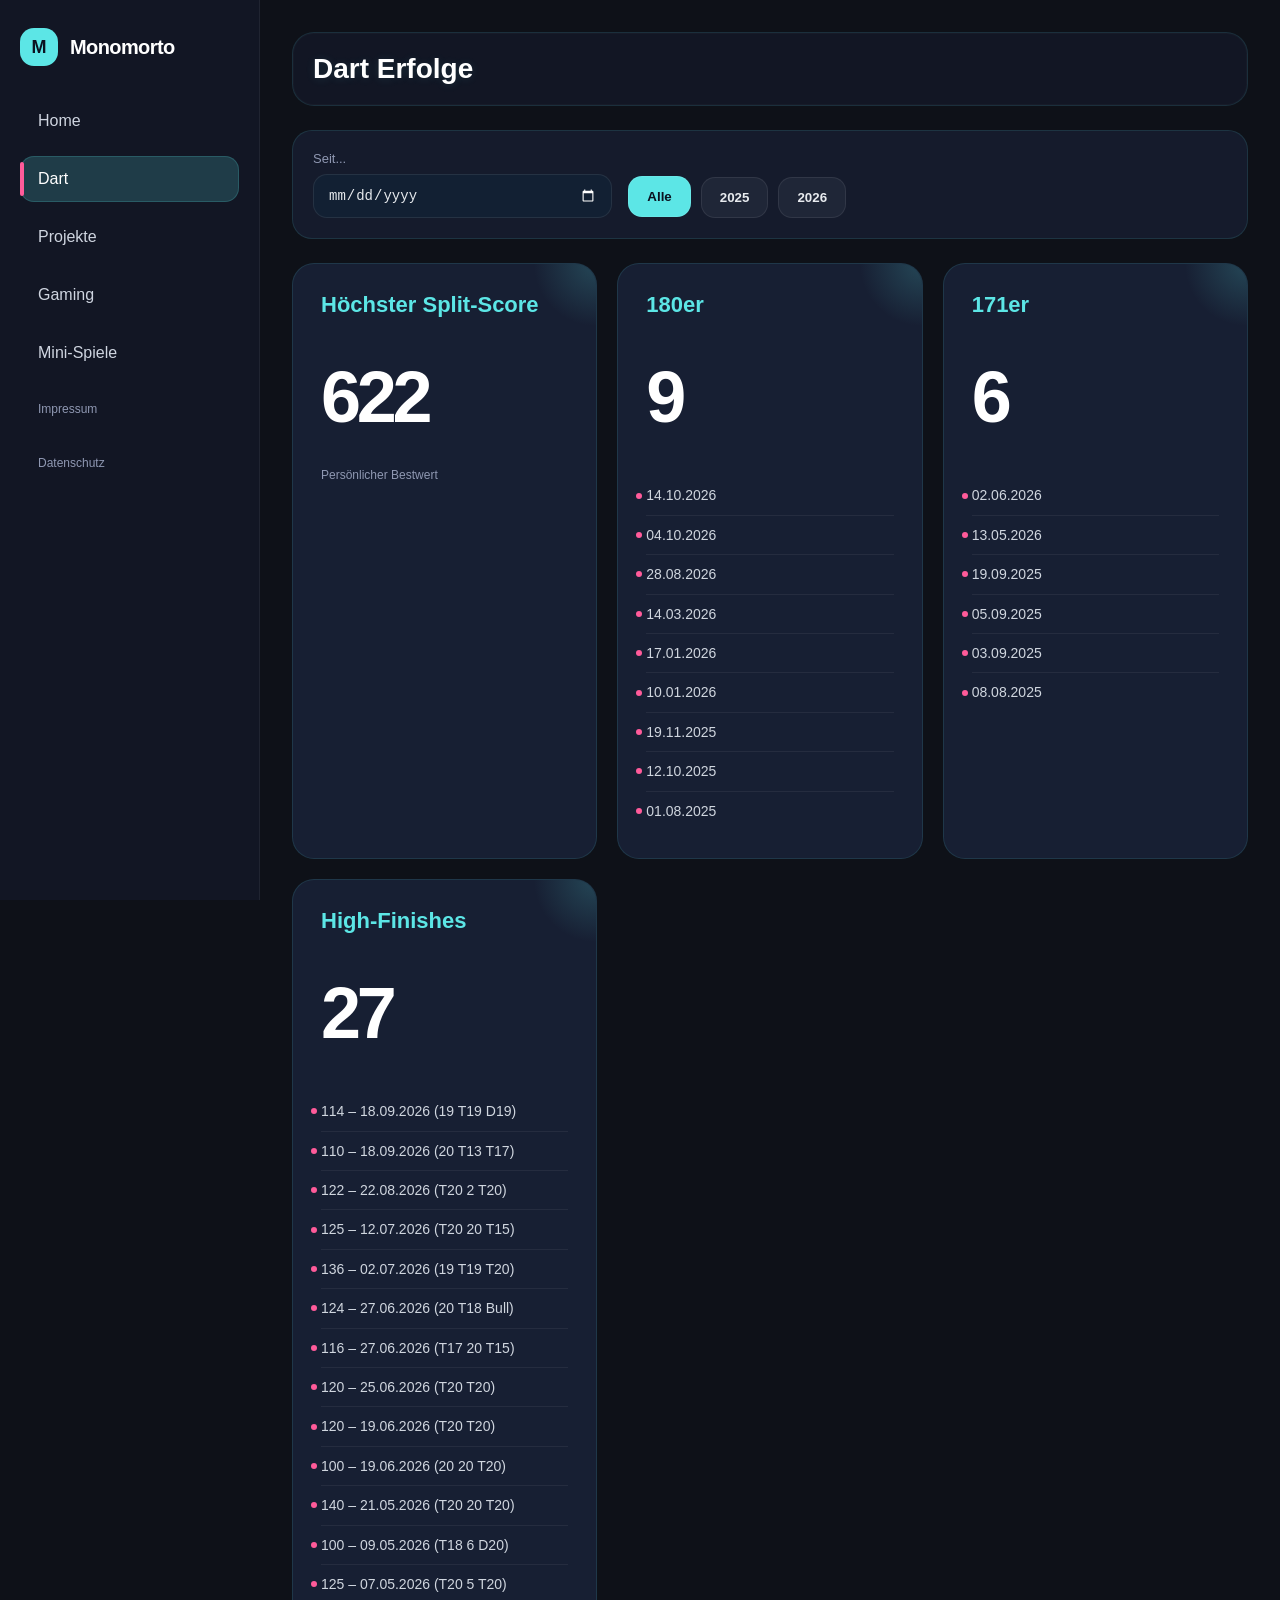
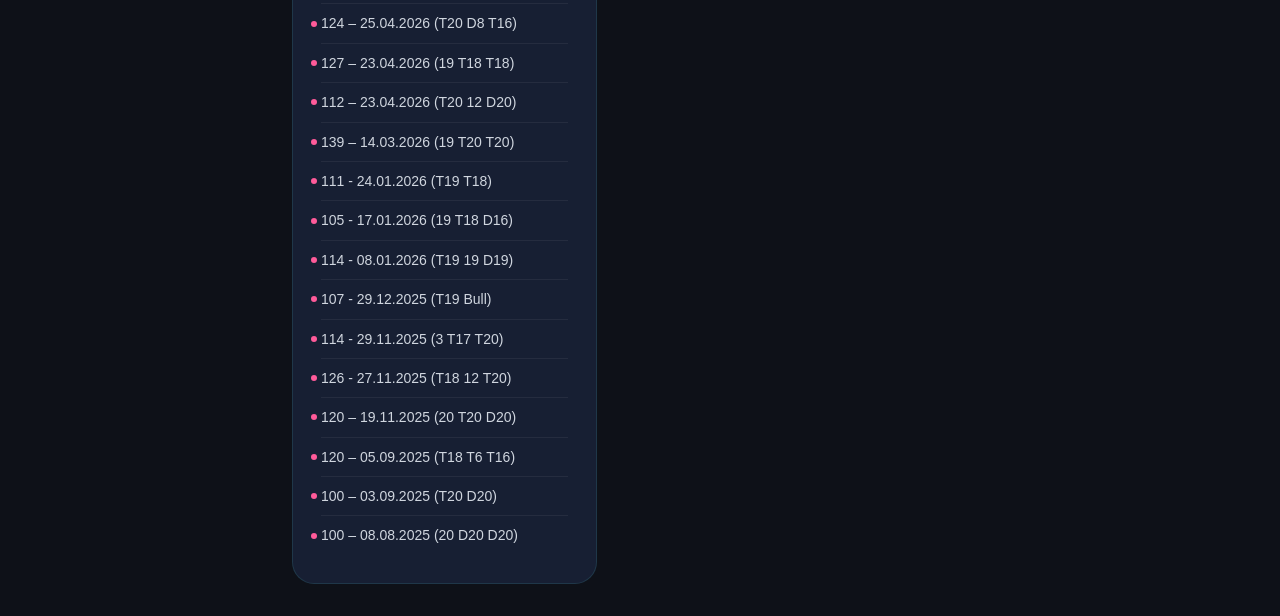
==== dart.html @ 13d93a78 "180 und split score" ====
<!DOCTYPE html>
<html lang="de">
<head>
  <meta charset="UTF-8">
  <meta name="viewport" content="width=device-width, initial-scale=1.0">
  <meta name="robots" content="noindex, nofollow">
  <link rel="icon" type="image/png" href="images/output-onlinepngtools.png">
  <title>Dart Erfolge</title>
  <link rel="stylesheet" href="styles.css">

  <style>
    /* ===== MOBILE FIX ===== */
    @media (max-width: 768px) {

      .app {
        display: flex;
        flex-direction: column;
      }

      /* ===== HEADER / SIDEBAR ===== */
      .sidebar {
        width: 100%;
        padding: 12px 16px;
        display: flex;
        flex-direction: column;
        align-items: flex-start;
      }

      .brand {
        display: flex;
        align-items: center;
        gap: 10px;
        margin-bottom: 10px;
      }

      .brand-title {
        font-size: 16px;
      }

      .sidebar-nav {
        display: flex;
        flex-wrap: wrap;
        gap: 8px;
        width: 100%;
      }

      .sidebar-nav li {
        margin: 0;
      }

      .sidebar-nav a {
        font-size: 13px;
        padding: 6px 10px;
      }

      /* Impressum / Datenschutz */
      .sidebar-nav li:last-child,
      .sidebar-nav li:nth-last-child(2) {
        width: 100%;
        margin-top: 4px;
      }

      /* ===== MAIN ===== */
      .main {
        padding: 12px;
      }

      .topbar h1 {
        font-size: 20px;
      }

      /* ===== FILTER ===== */
      .filter-panel {
        display: flex;
        flex-direction: column;
        gap: 12px;
      }

      .filter-group {
        width: 100%;
      }

      .filter-input {
        width: 100%;
      }

      .filter-actions {
        display: flex;
        gap: 8px;
        width: 100%;
      }

      .filter-button {
        flex: 1;
        text-align: center;
      }

      /* ===== GRID ===== */
      .grid {
        display: flex;
        flex-direction: column;
        gap: 12px;
      }

      /* ===== CARDS ===== */
      .card {
        width: 100%;
        padding: 16px;
      }

      .card h2 {
        font-size: 18px;
      }

      .count {
        font-size: 28px;
      }

      .entry-list li {
        font-size: 14px;
      }
    }
  </style>
</head>

<body>
  <div class="app">

    <aside class="sidebar">
      <div class="brand">
        <span class="brand-blob">M</span>
        <div>
          <p class="brand-title">Monomorto</p>
        </div>
      </div>

      <ul class="sidebar-nav">
        <li><a href="index.html">Home</a></li>
        <li><a href="dart.html" class="active">Dart</a></li>
        <li><a href="projekte.html">Projekte</a></li>
        <li><a href="gaming.html">Gaming</a></li>
        <li><a href="minispiele.html">Mini-Spiele</a></li>

        <li style="margin-top: 12px;">
          <a href="impressum.html" style="font-size: 12px; color: #8f98b2;">Impressum</a>
        </li>
        <li>
          <a href="datenschutz.html" style="font-size: 12px; color: #8f98b2;">Datenschutz</a>
        </li>
      </ul>
    </aside>

    <main class="main">
      <div class="topbar">
        <h1>Dart Erfolge</h1>
      </div>

      <div class="filter-panel">
        <div class="filter-group">
          <label for="filterSince">Seit...</label>
          <input id="filterSince" class="filter-input" type="date">
        </div>

        <div class="filter-actions">
          <button type="button" class="filter-button" data-filter="all">Alle</button>
          <button type="button" class="filter-button" data-filter="2025">2025</button>
          <button type="button" class="filter-button" data-filter="2026">2026</button>
        </div>
      </div>

      <div class="grid">

        <div class="card">
          <h2>Höchster Split-Score</h2>
          <p class="count">622</p>
          <small>Persönlicher Bestwert</small>
        </div>

        <div class="card">
          <h2>180er</h2>
          <p class="count">9</p>
          <ul class="entry-list">
            <li>14.10.2026</li>
            <li>04.10.2026</li>
            <li>28.08.2026</li>
            <li>14.03.2026</li>
            <li>17.01.2026</li>
            <li>10.01.2026</li>
            <li>19.11.2025</li>
            <li>12.10.2025</li>
            <li>01.08.2025</li>
          </ul>
        </div>

        <div class="card">
          <h2>171er</h2>
          <p class="count">5</p>
          <ul class="entry-list">
            <li>02.06.2026</li>
            <li>13.05.2026</li>
            <li>19.09.2025</li>
            <li>05.09.2025</li>
            <li>03.09.2025</li>
            <li>08.08.2025</li>
          </ul>
        </div>

        <div class="card">
          <h2>High-Finishes</h2>
          <p class="count">18</p>
          <ul class="entry-list">
            <li>114 – 18.09.2026 (19 T19 D19)</li>
            <li>110 – 18.09.2026 (20 T13 T17)</li>
            <li>122 – 22.08.2026 (T20 2 T20)</li>
            <li>125 – 12.07.2026 (T20 20 T15)</li>
            <li>136 – 02.07.2026 (19 T19 T20)</li>
            <li>124 – 27.06.2026 (20 T18 Bull)</li>
            <li>116 – 27.06.2026 (T17 20 T15)</li>
            <li>120 – 25.06.2026 (T20 T20)</li>
            <li>120 – 19.06.2026 (T20 T20)</li>
            <li>100 – 19.06.2026 (20 20 T20)</li>
            <li>140 – 21.05.2026 (T20 20 T20)</li>
            <li>100 – 09.05.2026 (T18 6 D20)</li>
            <li>125 – 07.05.2026 (T20 5 T20)</li>
            <li>124 – 25.04.2026 (T20 D8 T16)</li>
            <li>127 – 23.04.2026 (19 T18 T18)</li>
            <li>112 – 23.04.2026 (T20 12 D20)</li>
            <li>139 – 14.03.2026 (19 T20 T20)</li>
            <li>111 - 24.01.2026 (T19 T18)</li>
            <li>105 - 17.01.2026 (19 T18 D16)</li>
            <li>114 - 08.01.2026 (T19 19 D19)</li>
            <li>107 - 29.12.2025 (T19 Bull)</li>
            <li>114 - 29.11.2025 (3 T17 T20)</li>
            <li>126 - 27.11.2025 (T18 12 T20)</li>
            <li>120 – 19.11.2025 (20 T20 D20)</li>
            <li>120 – 05.09.2025 (T18 T6 T16)</li>
            <li>100 – 03.09.2025 (T20 D20)</li>
            <li>100 – 08.08.2025 (20 D20 D20)</li>
          </ul>
        </div>

      </div>
    </main>
  </div>

  <script>
    (function() {
      let activeYear = null;
      const sinceInput = document.getElementById('filterSince');
      const buttons = document.querySelectorAll('.filter-button');
      const cards = [...document.querySelectorAll('.card')].filter(card =>
        card.querySelector('.entry-list')
      );

      cards.forEach(card => {
        const total = card.querySelectorAll('.entry-list li').length;
        card.dataset.total = total;
      });

      function parseDate(text) {
        const match = text.match(/\b(\d{2})\.(\d{2})\.(\d{4})\b/);
        if (!match) return null;
        return new Date(Number(match[3]), Number(match[2]) - 1, Number(match[1]));
      }

      function setActiveButton(filterKey) {
        buttons.forEach(button => {
          button.classList.toggle('active', button.dataset.filter === filterKey);
        });
      }

      function applyFilter() {
        const sinceValue = sinceInput.value ? new Date(sinceInput.value) : null;

        cards.forEach(card => {
          const items = [...card.querySelectorAll('.entry-list li')];
          let visibleCount = 0;

          items.forEach(item => {
            const date = parseDate(item.textContent);
            let visible = true;

            if (date) {
              if (activeYear !== null) {
                visible = date.getFullYear() === activeYear;
              }
              if (visible && sinceValue) {
                visible = date >= sinceValue;
              }
            }

            item.style.display = visible ? 'block' : 'none';
            if (visible) visibleCount++;
          });

          const count = card.querySelector('.count');
          count.textContent = activeYear !== null || sinceValue ? visibleCount : card.dataset.total;
        });
      }

      buttons.forEach(button => {
        button.addEventListener('click', () => {
          const filter = button.dataset.filter;

          setActiveButton(filter);

          if (filter === 'all') {
            activeYear = null;
            sinceInput.value = '';
          } else {
            activeYear = Number(filter);
            sinceInput.value = '';
          }

          applyFilter();
        });
      });

      sinceInput.addEventListener('change', () => {
        setActiveButton('');
        applyFilter();
      });

      setActiveButton('all');
      applyFilter();
    })();
  </script>
</body>
</html>
---- styles.css ----
:root {
  color-scheme: dark;
  font-family: 'Inter', 'Segoe UI', Tahoma, Geneva, Verdana, sans-serif;
  background: #0e1118;
  color: #e7eaee;
}
* {
  box-sizing: border-box;
}
html, body {
  margin: 0;
  min-height: 100vh;
}
body {
  background: #0e1118;
  color: #e7eaee;
}
a {
  color: #ff5b9a;
  text-decoration: none;
}
a:hover {
  text-decoration: underline;
}
.app {
  display: flex;
  min-height: 100vh;
}
.sidebar {
  width: 260px;
  padding: 28px 20px;
  background: #121624;
  border-right: 1px solid rgba(255,255,255,0.06);
  position: fixed;
  height: 100vh;
  overflow-y: auto;
}
.brand {
  display: flex;
  align-items: center;
  gap: 12px;
  margin-bottom: 32px;
}
.brand-blob {
  width: 38px;
  height: 38px;
  border-radius: 14px;
  background: #5ce6e6;
  background-image: none;
  display: inline-flex;
  align-items: center;
  justify-content: center;
  color: #0b1220;
  font-weight: 700;
  font-size: 18px;
}
.brand-title {
  font-size: 20px;
  font-weight: 700;
  letter-spacing: -0.03em;
  margin: 0;
  color: #ffffff;
}
.sidebar-nav {
  list-style: none;
  padding: 0;
  margin: 0;
}
.sidebar-nav li {
  margin-bottom: 12px;
}
.sidebar-nav a {
  display: block;
  color: #cfd5e0;
  text-decoration: none;
  padding: 14px 18px;
  border-radius: 14px;
  transition: background 0.2s ease, color 0.2s ease, transform 0.2s ease;
  font-weight: 500;
  position: relative;
}
.sidebar-nav a:hover {
  background: rgba(92, 230, 230, 0.12);
  color: #ffffff;
  transform: translateX(2px);
}
.sidebar-nav a.active {
  background: rgba(92,230,230,0.18);
  color: #ffffff;
  box-shadow: inset 0 0 0 1px rgba(92,230,230,0.18);
}
.sidebar-nav a.active::before {
  content: '';
  position: absolute;
  left: 0;
  top: 6px;
  bottom: 6px;
  width: 4px;
  border-radius: 4px;
  background: #ff5b9a;
}
.main {
  flex: 1;
  padding: 32px;
  margin-left: 260px;
}
.section {
  max-width: 760px;
  margin: 0 auto;
  background: rgba(22, 29, 45, 0.96);
  border: 1px solid rgba(92,230,230,0.12);
  border-radius: 24px;
  padding: 32px;
}
h1 {
  margin: 0 0 24px;
  font-size: 32px;
  color: #ffffff;
}
h2, h3 {
  margin: 0 0 18px;
  color: #5ce6e6;
}
h2 {
  font-size: 24px;
}
h3 {
  font-size: 20px;
}
p {
  margin: 0 0 20px;
  color: #d0d6df;
  line-height: 1.7;
}
.button {
  display: inline-flex;
  align-items: center;
  justify-content: center;
  padding: 14px 20px;
  background: #5ce6e6;
  background-image: none;
  color: #0b1220;
  text-decoration: none;
  border-radius: 14px;
  font-weight: 700;
  transition: transform 0.2s ease, opacity 0.2s ease;
}
.button:hover {
  transform: translateY(-2px);
  opacity: 0.95;
}
.youtube-preview {
  position: relative;
  width: 100%;
  padding-top: 56.25%;
  margin: 20px 0 16px;
  border-radius: 18px;
  overflow: hidden;
  border: 1px solid rgba(255,255,255,0.08);
  background: #0a0f1a;
}
.youtube-preview iframe {
  position: absolute;
  top: 0;
  left: 0;
  width: 100%;
  height: 100%;
  border: 0;
}
.section > div + div {
  margin-top: 60px;
}
.youtube-preview {
  display: none;
}
.topbar {
  display: flex;
  justify-content: space-between;
  align-items: center;
  gap: 12px;
  margin-bottom: 24px;
  padding: 20px;
  background: #121624;
  border: 1px solid rgba(92,230,230,0.12);
  border-radius: 22px;
  box-shadow: inset 0 0 0 1px rgba(255,255,255,0.02);
}
.topbar h1 {
  margin: 0;
  font-size: 28px;
  font-weight: 700;
  color: #ffffff;
  text-shadow: 0 1px 10px rgba(92,230,230,0.12);
}
.topbar a {
  display: inline-flex;
  align-items: center;
  justify-content: center;
  padding: 12px 18px;
  background: #1f2637;
  color: #e7eaee;
  text-decoration: none;
  border-radius: 14px;
  border: 1px solid rgba(255,255,255,0.08);
  transition: background 0.2s ease;
  font-weight: 600;
}
.topbar a:hover {
  background: #2f3851;
}
.grid {
  display: grid;
  grid-template-columns: repeat(auto-fit, minmax(240px, 1fr));
  gap: 20px;
}
.card {
  background: #171f33;
  border: 1px solid rgba(92,230,230,0.12);
  border-radius: 22px;
  padding: 28px;
  position: relative;
  overflow: hidden;
}
.card::after {
  content: '';
  position: absolute;
  top: 0;
  right: 0;
  width: 80px;
  height: 80px;
  background: radial-gradient(circle at top right, rgba(92,230,230,0.20), transparent 55%);
  pointer-events: none;
}
.card h2 {
  margin: 0 0 18px;
  font-size: 22px;
  color: #5ce6e6;
  font-weight: 700;
  position: relative;
  z-index: 1;
}
.card .count {
  font-size: 72px;
  font-weight: 800;
  margin: 0;
  color: #ffffff;
  letter-spacing: -0.06em;
}
.card small {
  color: #8f98b2;
  display: block;
  margin-top: 10px;
  font-size: 12px;
}
.entry-list {
  list-style: none;
  padding: 0;
  margin: 18px 0 0;
}
.entry-list li {
  color: #d0d6df;
  padding: 8px 0;
  border-bottom: 1px solid rgba(255,255,255,0.06);
  font-size: 14px;
  line-height: 1.6;
  position: relative;
}
.entry-list li:last-child {
  border-bottom: none;
}
.entry-list li::before {
  content: '';
  position: absolute;
  left: -10px;
  top: 50%;
  transform: translateY(-50%);
  width: 6px;
  height: 6px;
  border-radius: 50%;
  background: #ff5b9a;
}
.filter-panel {
  display: flex;
  flex-wrap: wrap;
  gap: 16px;
  align-items: flex-end;
  margin-bottom: 24px;
  padding: 20px;
  background: rgba(22, 29, 45, 0.96);
  border: 1px solid rgba(92,230,230,0.12);
  border-radius: 20px;
}
.filter-group {
  display: flex;
  flex-direction: column;
  min-width: 180px;
  flex: 1;
}
.filter-group label {
  font-size: 13px;
  color: #8f98b2;
  margin-bottom: 8px;
}
.filter-input {
  width: 100%;
  padding: 12px 14px;
  border-radius: 14px;
  border: 1px solid rgba(255,255,255,0.08);
  background: #122033;
  color: #e7eaee;
  font-size: 14px;
}
.filter-actions {
  display: flex;
  flex-wrap: wrap;
  gap: 10px;
  flex: 2;
}
.filter-button {
  padding: 12px 18px;
  border-radius: 14px;
  border: 1px solid rgba(255,255,255,0.08);
  background: #1f2637;
  color: #e7eaee;
  font-weight: 600;
  cursor: pointer;
  transition: transform 0.2s ease, background 0.2s ease;
}
.filter-button:hover,
.filter-button.active {
  background: #5ce6e6;
  color: #0b1220;
  transform: translateY(-1px);
}
.tab-content {
  margin-top: 28px;
}
.section-title {
  margin: 0 0 18px;
  color: #ff5b9a;
  font-size: 24px;
  letter-spacing: -0.02em;
}
.steam-account,
.top-games {
  padding: 22px;
  border-radius: 18px;
  background: rgba(255,255,255,0.03);
  border: 1px solid rgba(92,230,230,0.08);
  margin-bottom: 20px;
}
.steam-account p,
.top-games p {
  margin: 0.35rem 0;
  color: #d0d6df;
}
.steam-account strong {
  color: #5ce6e6;
}
.top-games ul {
  list-style: none;
  margin: 16px 0 0;
  padding: 0;
  display: grid;
  gap: 12px;
}
.top-games li {
  display: grid;
  grid-template-columns: minmax(0, 1fr) auto;
  align-items: center;
  gap: 14px;
  padding: 14px 16px;
  border-radius: 14px;
  background: rgba(255,255,255,0.04);
  border: 1px solid rgba(255,255,255,0.08);
}
.game-info {
  display: flex;
  align-items: center;
  gap: 12px;
  color: #e7eaee;
  font-weight: 500;
}
.game-info img {
  width: 24px;
  height: 24px;
  border-radius: 6px;
  object-fit: cover;
}
.game-info a {
  color: #ff5b9a;
  text-decoration: none;
}
.game-info a:hover {
  text-decoration: underline;
}
.playtime {
  color: #d0d6df;
  font-size: 0.95rem;
  white-space: nowrap;
}
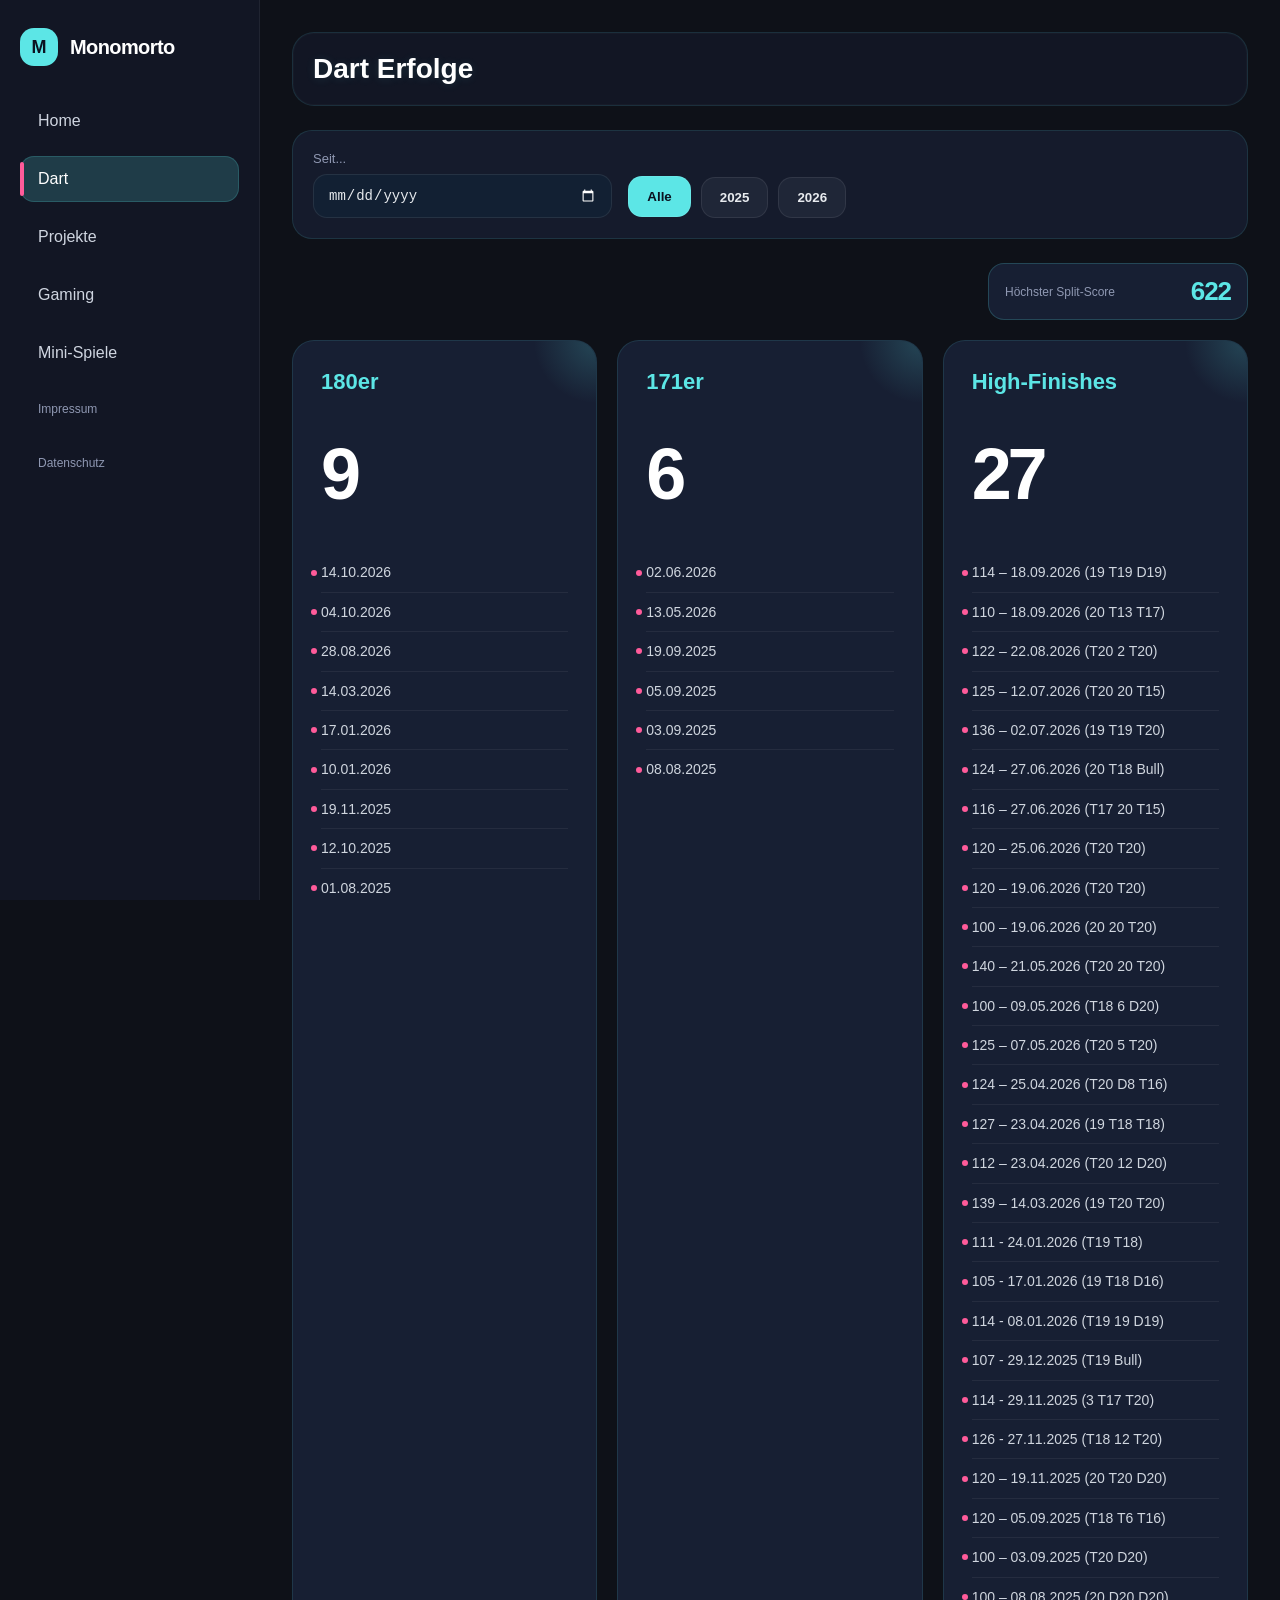
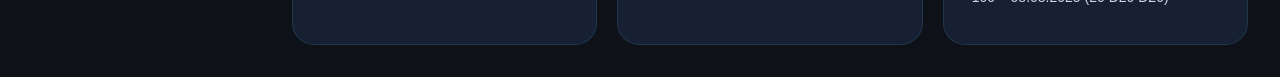
==== commit a76b14c1: "split ändern" ====
--- a/dart.html
+++ b/dart.html
@@ -9,6 +9,31 @@
   <link rel="stylesheet" href="styles.css">
 
   <style>
+    .split-record {
+      display: flex;
+      align-items: center;
+      justify-content: space-between;
+      gap: 16px;
+      width: min(100%, 260px);
+      margin: 0 0 20px auto;
+      padding: 12px 16px;
+      background: #171f33;
+      border: 1px solid rgba(92,230,230,0.2);
+      border-radius: 16px;
+    }
+
+    .split-record-label {
+      color: #8f98b2;
+      font-size: 12px;
+    }
+
+    .split-record-score {
+      color: #5ce6e6;
+      font-size: 26px;
+      font-weight: 800;
+      letter-spacing: -0.04em;
+    }
+
     /* ===== MOBILE FIX ===== */
     @media (max-width: 768px) {
 
@@ -93,6 +118,10 @@
       .filter-button {
         flex: 1;
         text-align: center;
+      }
+
+      .split-record {
+        margin-bottom: 12px;
       }
 
       /* ===== GRID ===== */
@@ -168,13 +197,12 @@
         </div>
       </div>
 
+      <div class="split-record" aria-label="Höchster Split-Score: 622">
+        <span class="split-record-label">Höchster Split-Score</span>
+        <strong class="split-record-score">622</strong>
+      </div>
+
       <div class="grid">
-
-        <div class="card">
-          <h2>Höchster Split-Score</h2>
-          <p class="count">622</p>
-          <small>Persönlicher Bestwert</small>
-        </div>
 
         <div class="card">
           <h2>180er</h2>
@@ -248,9 +276,7 @@
       let activeYear = null;
       const sinceInput = document.getElementById('filterSince');
       const buttons = document.querySelectorAll('.filter-button');
-      const cards = [...document.querySelectorAll('.card')].filter(card =>
-        card.querySelector('.entry-list')
-      );
+      const cards = [...document.querySelectorAll('.card')];
 
       cards.forEach(card => {
         const total = card.querySelectorAll('.entry-list li').length;
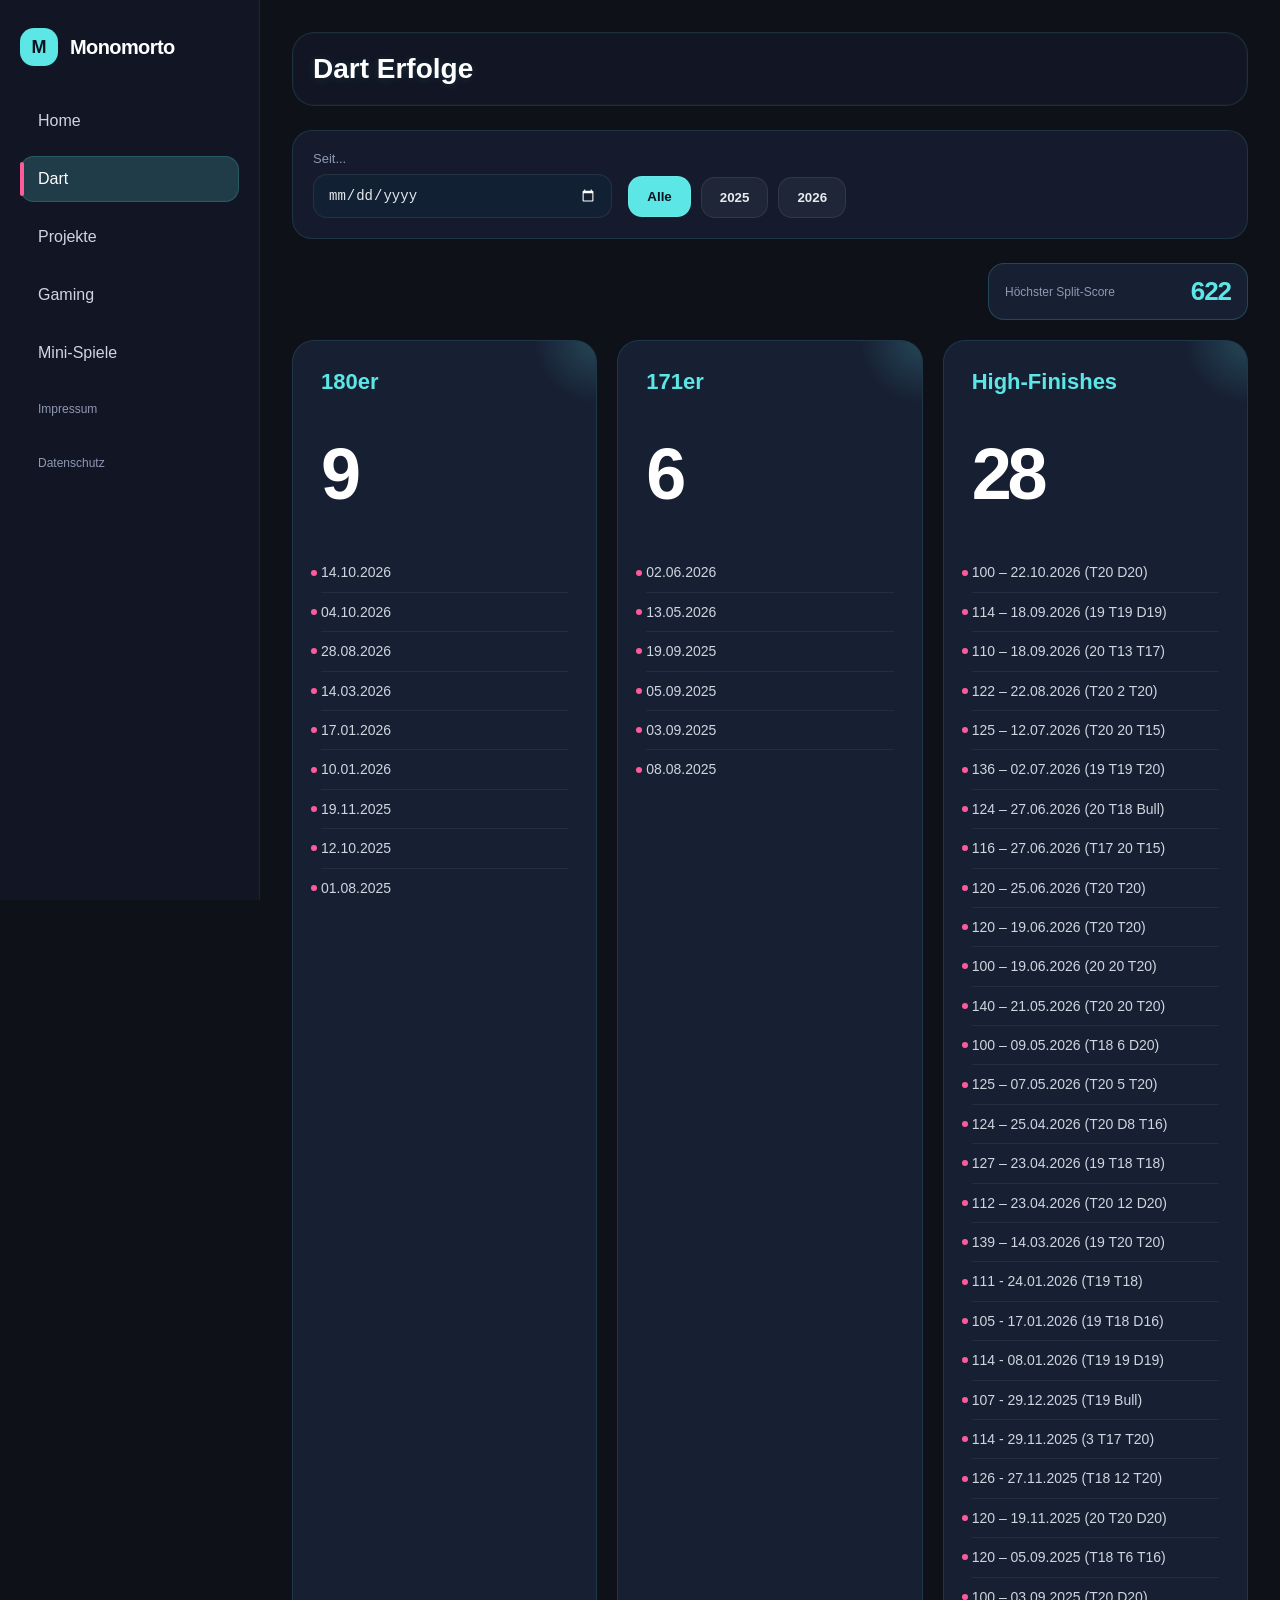
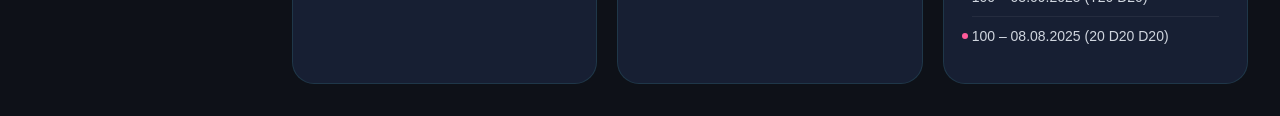
==== commit 5e98199c: "neuer hf" ====
--- a/dart.html
+++ b/dart.html
@@ -237,6 +237,7 @@
           <h2>High-Finishes</h2>
           <p class="count">18</p>
           <ul class="entry-list">
+            <li>100 – 22.10.2026 (T20 D20)</li>
             <li>114 – 18.09.2026 (19 T19 D19)</li>
             <li>110 – 18.09.2026 (20 T13 T17)</li>
             <li>122 – 22.08.2026 (T20 2 T20)</li>
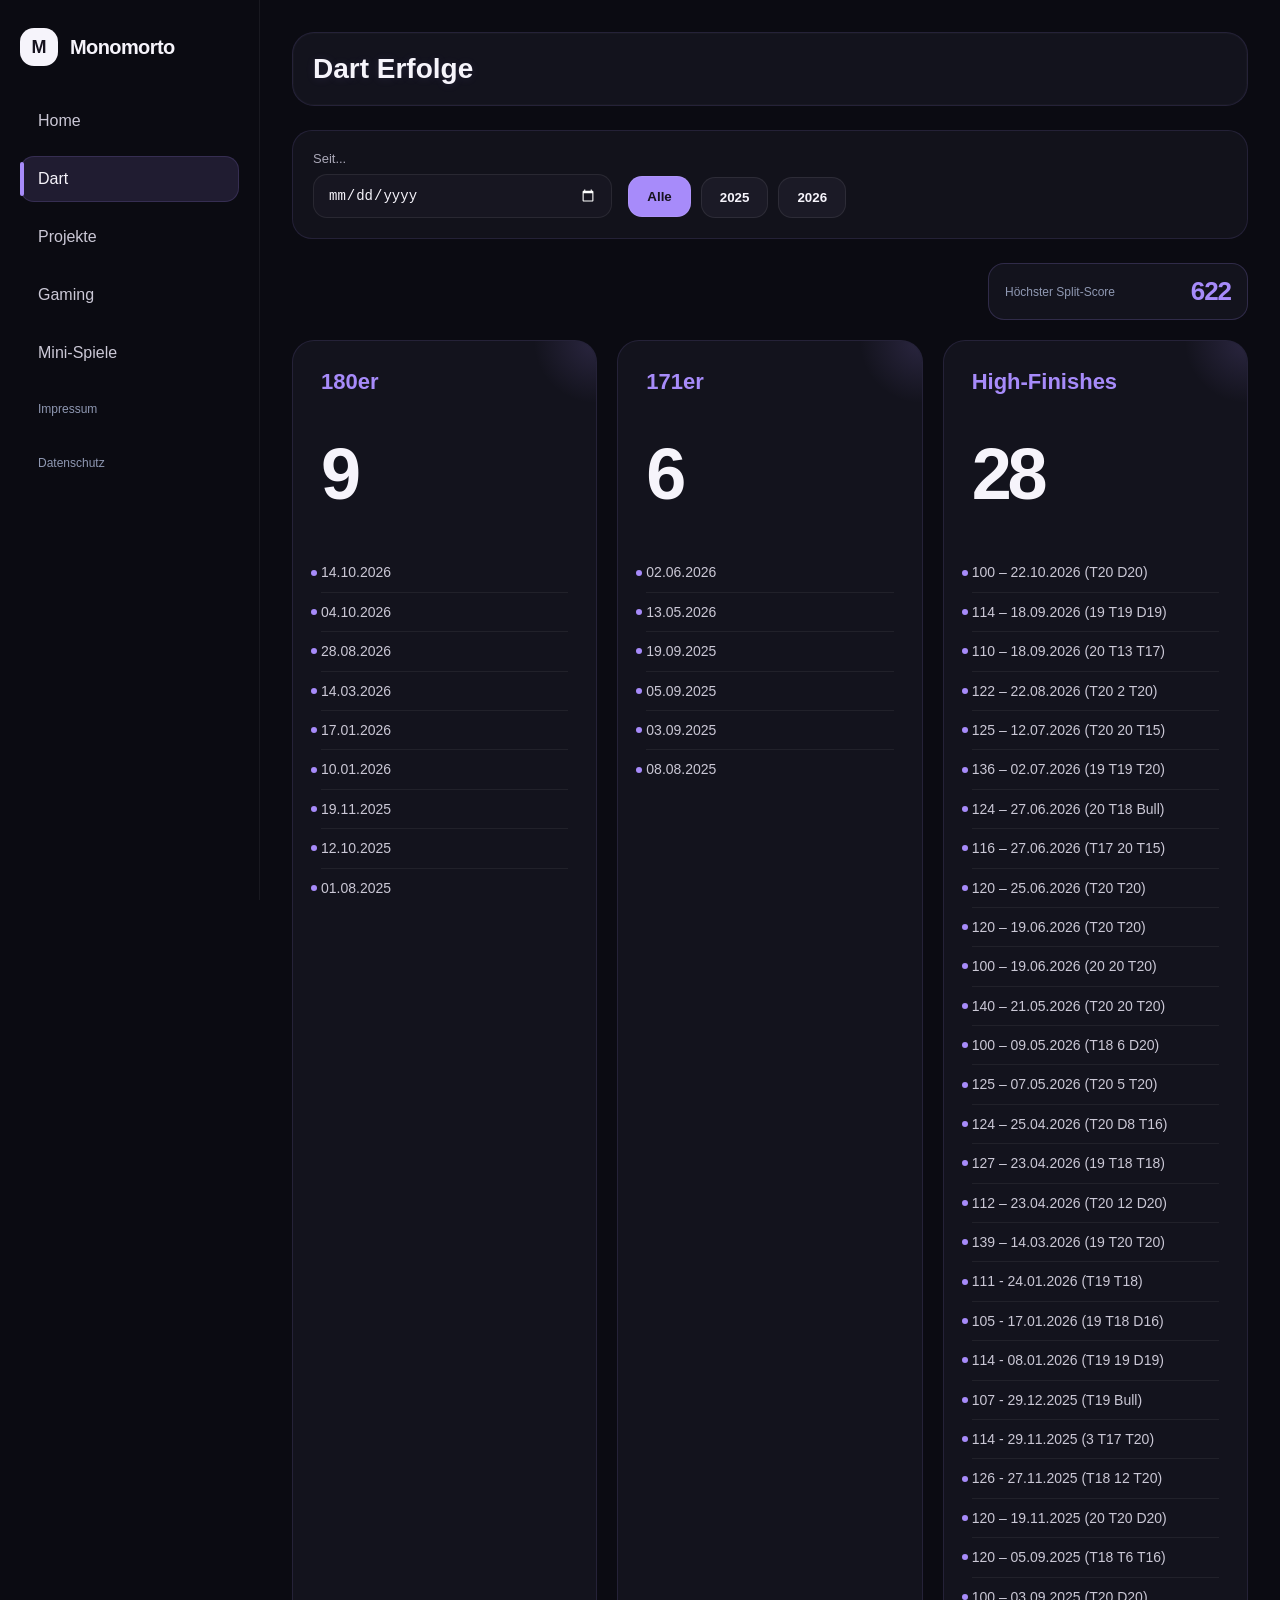
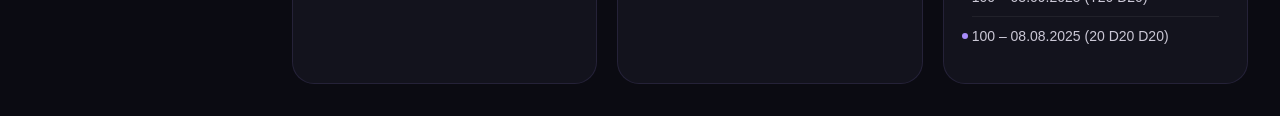
==== commit b911ccb0: "neues Design" ====
--- a/dart.html
+++ b/dart.html
@@ -17,8 +17,8 @@
       width: min(100%, 260px);
       margin: 0 0 20px auto;
       padding: 12px 16px;
-      background: #171f33;
-      border: 1px solid rgba(92,230,230,0.2);
+      background: #13131d;
+      border: 1px solid rgba(167,139,250,0.2);
       border-radius: 16px;
     }
 
@@ -28,7 +28,7 @@
     }
 
     .split-record-score {
-      color: #5ce6e6;
+      color: #a78bfa;
       font-size: 26px;
       font-weight: 800;
       letter-spacing: -0.04em;
@@ -206,7 +206,7 @@
 
         <div class="card">
           <h2>180er</h2>
-          <p class="count">9</p>
+          <p class="count"></p>
           <ul class="entry-list">
             <li>14.10.2026</li>
             <li>04.10.2026</li>
@@ -222,7 +222,7 @@
 
         <div class="card">
           <h2>171er</h2>
-          <p class="count">5</p>
+          <p class="count"></p>
           <ul class="entry-list">
             <li>02.06.2026</li>
             <li>13.05.2026</li>
@@ -235,7 +235,7 @@
 
         <div class="card">
           <h2>High-Finishes</h2>
-          <p class="count">18</p>
+          <p class="count"></p>
           <ul class="entry-list">
             <li>100 – 22.10.2026 (T20 D20)</li>
             <li>114 – 18.09.2026 (19 T19 D19)</li>
--- a/styles.css
+++ b/styles.css
@@ -1,8 +1,8 @@
 :root {
   color-scheme: dark;
   font-family: 'Inter', 'Segoe UI', Tahoma, Geneva, Verdana, sans-serif;
-  background: #0e1118;
-  color: #e7eaee;
+  background: #0b0b12;
+  color: #f6f4fb;
 }
 * {
   box-sizing: border-box;
@@ -12,11 +12,11 @@
   min-height: 100vh;
 }
 body {
-  background: #0e1118;
-  color: #e7eaee;
+  background: #0b0b12;
+  color: #f6f4fb;
 }
 a {
-  color: #ff5b9a;
+  color: #a78bfa;
   text-decoration: none;
 }
 a:hover {
@@ -29,7 +29,7 @@
 .sidebar {
   width: 260px;
   padding: 28px 20px;
-  background: #121624;
+  background: #0b0b12;
   border-right: 1px solid rgba(255,255,255,0.06);
   position: fixed;
   height: 100vh;
@@ -45,12 +45,12 @@
   width: 38px;
   height: 38px;
   border-radius: 14px;
-  background: #5ce6e6;
+  background: #f6f4fb;
   background-image: none;
   display: inline-flex;
   align-items: center;
   justify-content: center;
-  color: #0b1220;
+  color: #17131f;
   font-weight: 700;
   font-size: 18px;
 }
@@ -59,7 +59,7 @@
   font-weight: 700;
   letter-spacing: -0.03em;
   margin: 0;
-  color: #ffffff;
+  color: #f6f4fb;
 }
 .sidebar-nav {
   list-style: none;
@@ -71,7 +71,7 @@
 }
 .sidebar-nav a {
   display: block;
-  color: #cfd5e0;
+  color: #cbc8d6;
   text-decoration: none;
   padding: 14px 18px;
   border-radius: 14px;
@@ -79,15 +79,24 @@
   font-weight: 500;
   position: relative;
 }
+.sidebar-nav a.meta-link {
+  font-size: 12px;
+  color: #aaa8b8;
+  padding: 10px 14px;
+}
+.sidebar-nav a.meta-link:hover {
+  background: rgba(167, 139, 250, 0.08);
+  color: #f6f4fb;
+}
 .sidebar-nav a:hover {
-  background: rgba(92, 230, 230, 0.12);
-  color: #ffffff;
+  background: rgba(167, 139, 250, 0.12);
+  color: #f6f4fb;
   transform: translateX(2px);
 }
 .sidebar-nav a.active {
-  background: rgba(92,230,230,0.18);
-  color: #ffffff;
-  box-shadow: inset 0 0 0 1px rgba(92,230,230,0.18);
+  background: rgba(167,139,250,0.13);
+  color: #f6f4fb;
+  box-shadow: inset 0 0 0 1px rgba(167,139,250,0.16);
 }
 .sidebar-nav a.active::before {
   content: '';
@@ -97,7 +106,7 @@
   bottom: 6px;
   width: 4px;
   border-radius: 4px;
-  background: #ff5b9a;
+  background: #a78bfa;
 }
 .main {
   flex: 1;
@@ -107,19 +116,19 @@
 .section {
   max-width: 760px;
   margin: 0 auto;
-  background: rgba(22, 29, 45, 0.96);
-  border: 1px solid rgba(92,230,230,0.12);
+  background: rgba(19, 19, 29, 0.96);
+  border: 1px solid rgba(167,139,250,0.12);
   border-radius: 24px;
   padding: 32px;
 }
 h1 {
   margin: 0 0 24px;
   font-size: 32px;
-  color: #ffffff;
+  color: #f6f4fb;
 }
 h2, h3 {
   margin: 0 0 18px;
-  color: #5ce6e6;
+  color: #a78bfa;
 }
 h2 {
   font-size: 24px;
@@ -129,7 +138,7 @@
 }
 p {
   margin: 0 0 20px;
-  color: #d0d6df;
+  color: #cbc8d6;
   line-height: 1.7;
 }
 .button {
@@ -137,9 +146,9 @@
   align-items: center;
   justify-content: center;
   padding: 14px 20px;
-  background: #5ce6e6;
+  background: #a78bfa;
   background-image: none;
-  color: #0b1220;
+  color: #17131f;
   text-decoration: none;
   border-radius: 14px;
   font-weight: 700;
@@ -157,7 +166,7 @@
   border-radius: 18px;
   overflow: hidden;
   border: 1px solid rgba(255,255,255,0.08);
-  background: #0a0f1a;
+  background: #0b0b12;
 }
 .youtube-preview iframe {
   position: absolute;
@@ -180,8 +189,8 @@
   gap: 12px;
   margin-bottom: 24px;
   padding: 20px;
-  background: #121624;
-  border: 1px solid rgba(92,230,230,0.12);
+  background: #13131d;
+  border: 1px solid rgba(167,139,250,0.12);
   border-radius: 22px;
   box-shadow: inset 0 0 0 1px rgba(255,255,255,0.02);
 }
@@ -189,16 +198,16 @@
   margin: 0;
   font-size: 28px;
   font-weight: 700;
-  color: #ffffff;
-  text-shadow: 0 1px 10px rgba(92,230,230,0.12);
+  color: #f6f4fb;
+  text-shadow: 0 1px 10px rgba(167,139,250,0.12);
 }
 .topbar a {
   display: inline-flex;
   align-items: center;
   justify-content: center;
   padding: 12px 18px;
-  background: #1f2637;
-  color: #e7eaee;
+  background: #1b1a26;
+  color: #f6f4fb;
   text-decoration: none;
   border-radius: 14px;
   border: 1px solid rgba(255,255,255,0.08);
@@ -206,7 +215,7 @@
   font-weight: 600;
 }
 .topbar a:hover {
-  background: #2f3851;
+  background: #292638;
 }
 .grid {
   display: grid;
@@ -214,8 +223,8 @@
   gap: 20px;
 }
 .card {
-  background: #171f33;
-  border: 1px solid rgba(92,230,230,0.12);
+  background: #13131d;
+  border: 1px solid rgba(167,139,250,0.12);
   border-radius: 22px;
   padding: 28px;
   position: relative;
@@ -228,13 +237,13 @@
   right: 0;
   width: 80px;
   height: 80px;
-  background: radial-gradient(circle at top right, rgba(92,230,230,0.20), transparent 55%);
+  background: radial-gradient(circle at top right, rgba(167,139,250,0.16), transparent 55%);
   pointer-events: none;
 }
 .card h2 {
   margin: 0 0 18px;
   font-size: 22px;
-  color: #5ce6e6;
+  color: #a78bfa;
   font-weight: 700;
   position: relative;
   z-index: 1;
@@ -243,11 +252,11 @@
   font-size: 72px;
   font-weight: 800;
   margin: 0;
-  color: #ffffff;
+  color: #f6f4fb;
   letter-spacing: -0.06em;
 }
 .card small {
-  color: #8f98b2;
+  color: #aaa8b8;
   display: block;
   margin-top: 10px;
   font-size: 12px;
@@ -258,7 +267,7 @@
   margin: 18px 0 0;
 }
 .entry-list li {
-  color: #d0d6df;
+  color: #cbc8d6;
   padding: 8px 0;
   border-bottom: 1px solid rgba(255,255,255,0.06);
   font-size: 14px;
@@ -277,7 +286,7 @@
   width: 6px;
   height: 6px;
   border-radius: 50%;
-  background: #ff5b9a;
+  background: #a78bfa;
 }
 .filter-panel {
   display: flex;
@@ -286,8 +295,8 @@
   align-items: flex-end;
   margin-bottom: 24px;
   padding: 20px;
-  background: rgba(22, 29, 45, 0.96);
-  border: 1px solid rgba(92,230,230,0.12);
+  background: rgba(19, 19, 29, 0.96);
+  border: 1px solid rgba(167,139,250,0.12);
   border-radius: 20px;
 }
 .filter-group {
@@ -298,7 +307,7 @@
 }
 .filter-group label {
   font-size: 13px;
-  color: #8f98b2;
+  color: #aaa8b8;
   margin-bottom: 8px;
 }
 .filter-input {
@@ -306,8 +315,8 @@
   padding: 12px 14px;
   border-radius: 14px;
   border: 1px solid rgba(255,255,255,0.08);
-  background: #122033;
-  color: #e7eaee;
+  background: #171621;
+  color: #f6f4fb;
   font-size: 14px;
 }
 .filter-actions {
@@ -320,16 +329,16 @@
   padding: 12px 18px;
   border-radius: 14px;
   border: 1px solid rgba(255,255,255,0.08);
-  background: #1f2637;
-  color: #e7eaee;
+  background: #1b1a26;
+  color: #f6f4fb;
   font-weight: 600;
   cursor: pointer;
   transition: transform 0.2s ease, background 0.2s ease;
 }
 .filter-button:hover,
 .filter-button.active {
-  background: #5ce6e6;
-  color: #0b1220;
+  background: #a78bfa;
+  color: #17131f;
   transform: translateY(-1px);
 }
 .tab-content {
@@ -337,7 +346,7 @@
 }
 .section-title {
   margin: 0 0 18px;
-  color: #ff5b9a;
+  color: #a78bfa;
   font-size: 24px;
   letter-spacing: -0.02em;
 }
@@ -346,16 +355,16 @@
   padding: 22px;
   border-radius: 18px;
   background: rgba(255,255,255,0.03);
-  border: 1px solid rgba(92,230,230,0.08);
+  border: 1px solid rgba(167,139,250,0.08);
   margin-bottom: 20px;
 }
 .steam-account p,
 .top-games p {
   margin: 0.35rem 0;
-  color: #d0d6df;
+  color: #cbc8d6;
 }
 .steam-account strong {
-  color: #5ce6e6;
+  color: #a78bfa;
 }
 .top-games ul {
   list-style: none;
@@ -378,7 +387,7 @@
   display: flex;
   align-items: center;
   gap: 12px;
-  color: #e7eaee;
+  color: #f6f4fb;
   font-weight: 500;
 }
 .game-info img {
@@ -388,14 +397,187 @@
   object-fit: cover;
 }
 .game-info a {
-  color: #ff5b9a;
+  color: #a78bfa;
   text-decoration: none;
 }
 .game-info a:hover {
   text-decoration: underline;
 }
 .playtime {
-  color: #d0d6df;
+  color: #cbc8d6;
   font-size: 0.95rem;
   white-space: nowrap;
 }
+
+/* Mobile Optimierung */
+@media (max-width: 1024px) {
+  .app {
+    display: block;
+  }
+  
+  .sidebar {
+    width: 100%;
+    max-width: 100%;
+    min-width: 0;
+    height: auto !important;
+    position: relative !important;
+    left: auto !important;
+    right: auto !important;
+    padding: 8px 12px;
+    border-right: none;
+    border-bottom: 1px solid rgba(255,255,255,0.1);
+    overflow: visible;
+    box-sizing: border-box;
+  }
+  
+  .brand {
+    margin-bottom: 8px;
+  }
+  
+  .brand-title {
+    font-size: 14px;
+  }
+  
+  .brand-blob {
+    width: 28px;
+    height: 28px;
+    font-size: 14px;
+  }
+  
+  .sidebar-nav {
+    display: block;
+    min-width: 0;
+  }
+  
+  .sidebar-nav li {
+    margin-bottom: 8px;
+  }
+  
+  .sidebar-nav a {
+    display: block;
+    width: 100%;
+    box-sizing: border-box;
+    padding: 10px 12px;
+    font-size: 13px;
+    border-radius: 10px;
+    white-space: normal;
+  }
+  
+  .main {
+    margin-left: 0 !important;
+    padding: 16px;
+    flex: 1;
+    width: 100%;
+    min-width: 0;
+  }
+  
+  .section {
+    padding: 16px;
+    margin: 0;
+    max-width: 100%;
+  }
+  
+  .topbar {
+    flex-direction: column;
+    align-items: flex-start;
+    padding: 16px;
+  }
+  
+  .topbar h1 {
+    font-size: 22px;
+  }
+  
+  .grid {
+    grid-template-columns: 1fr;
+  }
+  
+  .filter-panel {
+    flex-direction: column;
+    padding: 16px;
+    gap: 12px;
+  }
+  
+  .filter-group {
+    min-width: auto;
+  }
+  
+  .filter-actions {
+    flex-direction: column;
+    gap: 10px;
+  }
+  
+  .filter-button {
+    width: 100%;
+  }
+  
+  .card {
+    padding: 20px;
+  }
+  
+  .card h2 {
+    font-size: 18px;
+  }
+  
+  .card .count {
+    font-size: 48px;
+  }
+  
+  .entry-list li {
+    font-size: 13px;
+    padding: 6px 0;
+  }
+  
+  h1 {
+    font-size: 24px;
+  }
+  
+  h2 {
+    font-size: 20px;
+  }
+  
+  h3 {
+    font-size: 18px;
+  }
+  
+  .button {
+    padding: 12px 16px;
+    font-size: 14px;
+    width: 100%;
+    text-align: center;
+  }
+  
+  .steam-account,
+  .top-games {
+    padding: 16px;
+  }
+  
+  .top-games li {
+    flex-direction: column;
+    align-items: flex-start;
+    gap: 10px;
+  }
+  
+  .playtime {
+    width: 100%;
+    text-align: left;
+  }
+}
+
+@media (max-width: 680px) {
+  .sidebar-nav a {
+    padding: 10px 14px;
+    font-size: 13px;
+  }
+  
+  .topbar {
+    padding: 14px;
+  }
+  
+  .main {
+    padding: 12px;
+  }
+  
+  .section {
+    padding: 14px;
+  }
+}
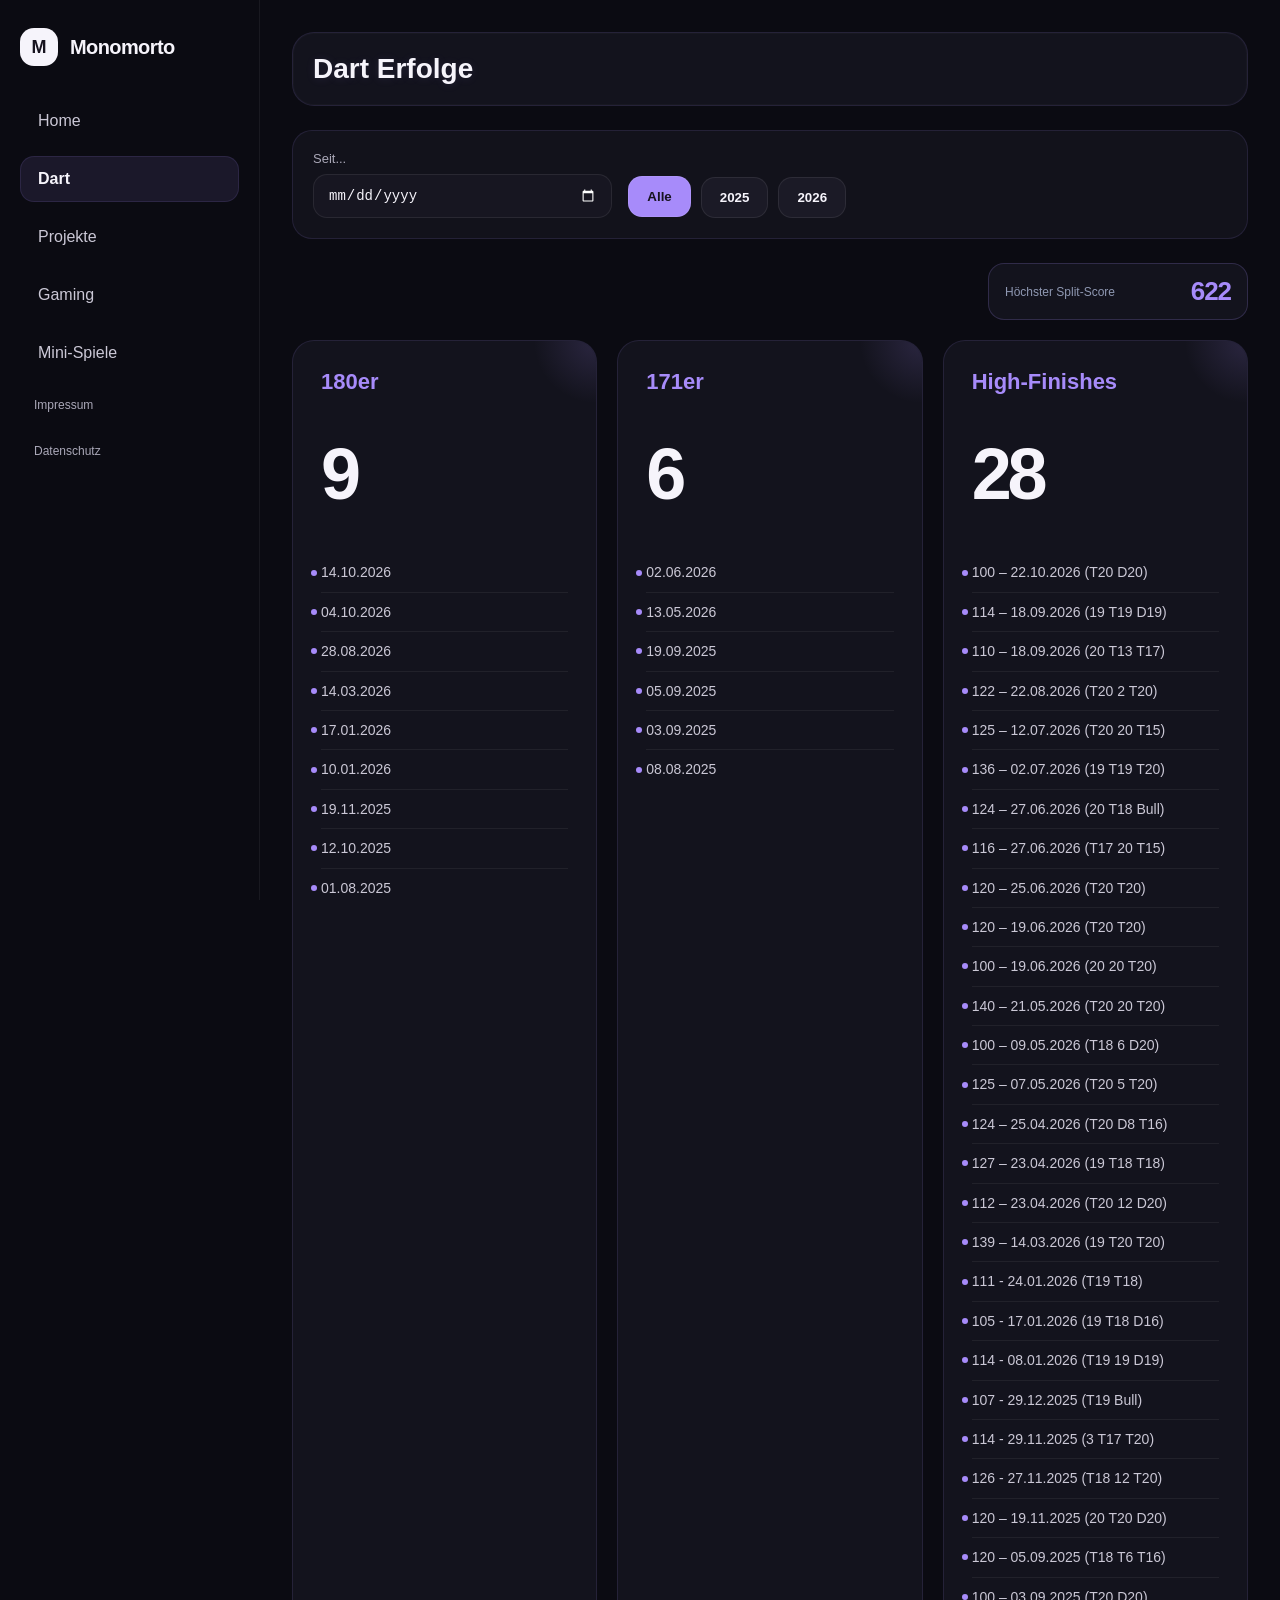
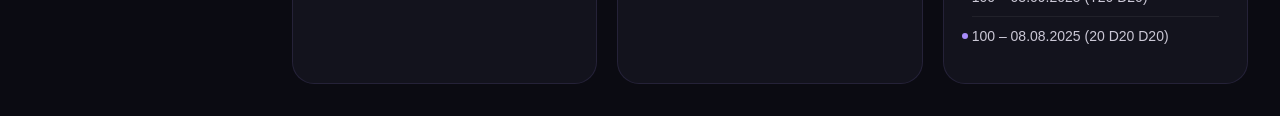
==== commit bd581a18: "viele Designanpassungen" ====
--- a/dart.html
+++ b/dart.html
@@ -74,7 +74,7 @@
       }
 
       .sidebar-nav a {
-        font-size: 13px;
+        font-size: 15px;
         padding: 6px 10px;
       }
 
@@ -171,10 +171,10 @@
         <li><a href="minispiele.html">Mini-Spiele</a></li>
 
         <li style="margin-top: 12px;">
-          <a href="impressum.html" style="font-size: 12px; color: #8f98b2;">Impressum</a>
+          <a href="impressum.html" class="meta-link">Impressum</a>
         </li>
         <li>
-          <a href="datenschutz.html" style="font-size: 12px; color: #8f98b2;">Datenschutz</a>
+          <a href="datenschutz.html" class="meta-link">Datenschutz</a>
         </li>
       </ul>
     </aside>
--- a/styles.css
+++ b/styles.css
@@ -107,6 +107,15 @@
   width: 4px;
   border-radius: 4px;
   background: #a78bfa;
+}
+body:not(.home-page) .sidebar-nav a.active {
+  background: rgba(167,139,250,0.1);
+  color: #f6f4fb;
+  font-weight: 600;
+  box-shadow: inset 0 0 0 1px rgba(167,139,250,0.12);
+}
+body:not(.home-page) .sidebar-nav a.active::before {
+  display: none;
 }
 .main {
   flex: 1;
@@ -458,9 +467,23 @@
     width: 100%;
     box-sizing: border-box;
     padding: 10px 12px;
-    font-size: 13px;
+    font-size: 15px;
     border-radius: 10px;
     white-space: normal;
+  }
+
+  body:not(.home-page) .sidebar-nav a {
+    font-size: 15px;
+  }
+
+  .sidebar-nav a.meta-link {
+    width: 100%;
+    padding: 10px 12px;
+    font-size: 15px;
+  }
+
+  .home-page .sidebar-nav a {
+    font-size: 15px;
   }
   
   .main {
@@ -566,7 +589,7 @@
 @media (max-width: 680px) {
   .sidebar-nav a {
     padding: 10px 14px;
-    font-size: 13px;
+    font-size: 15px;
   }
   
   .topbar {
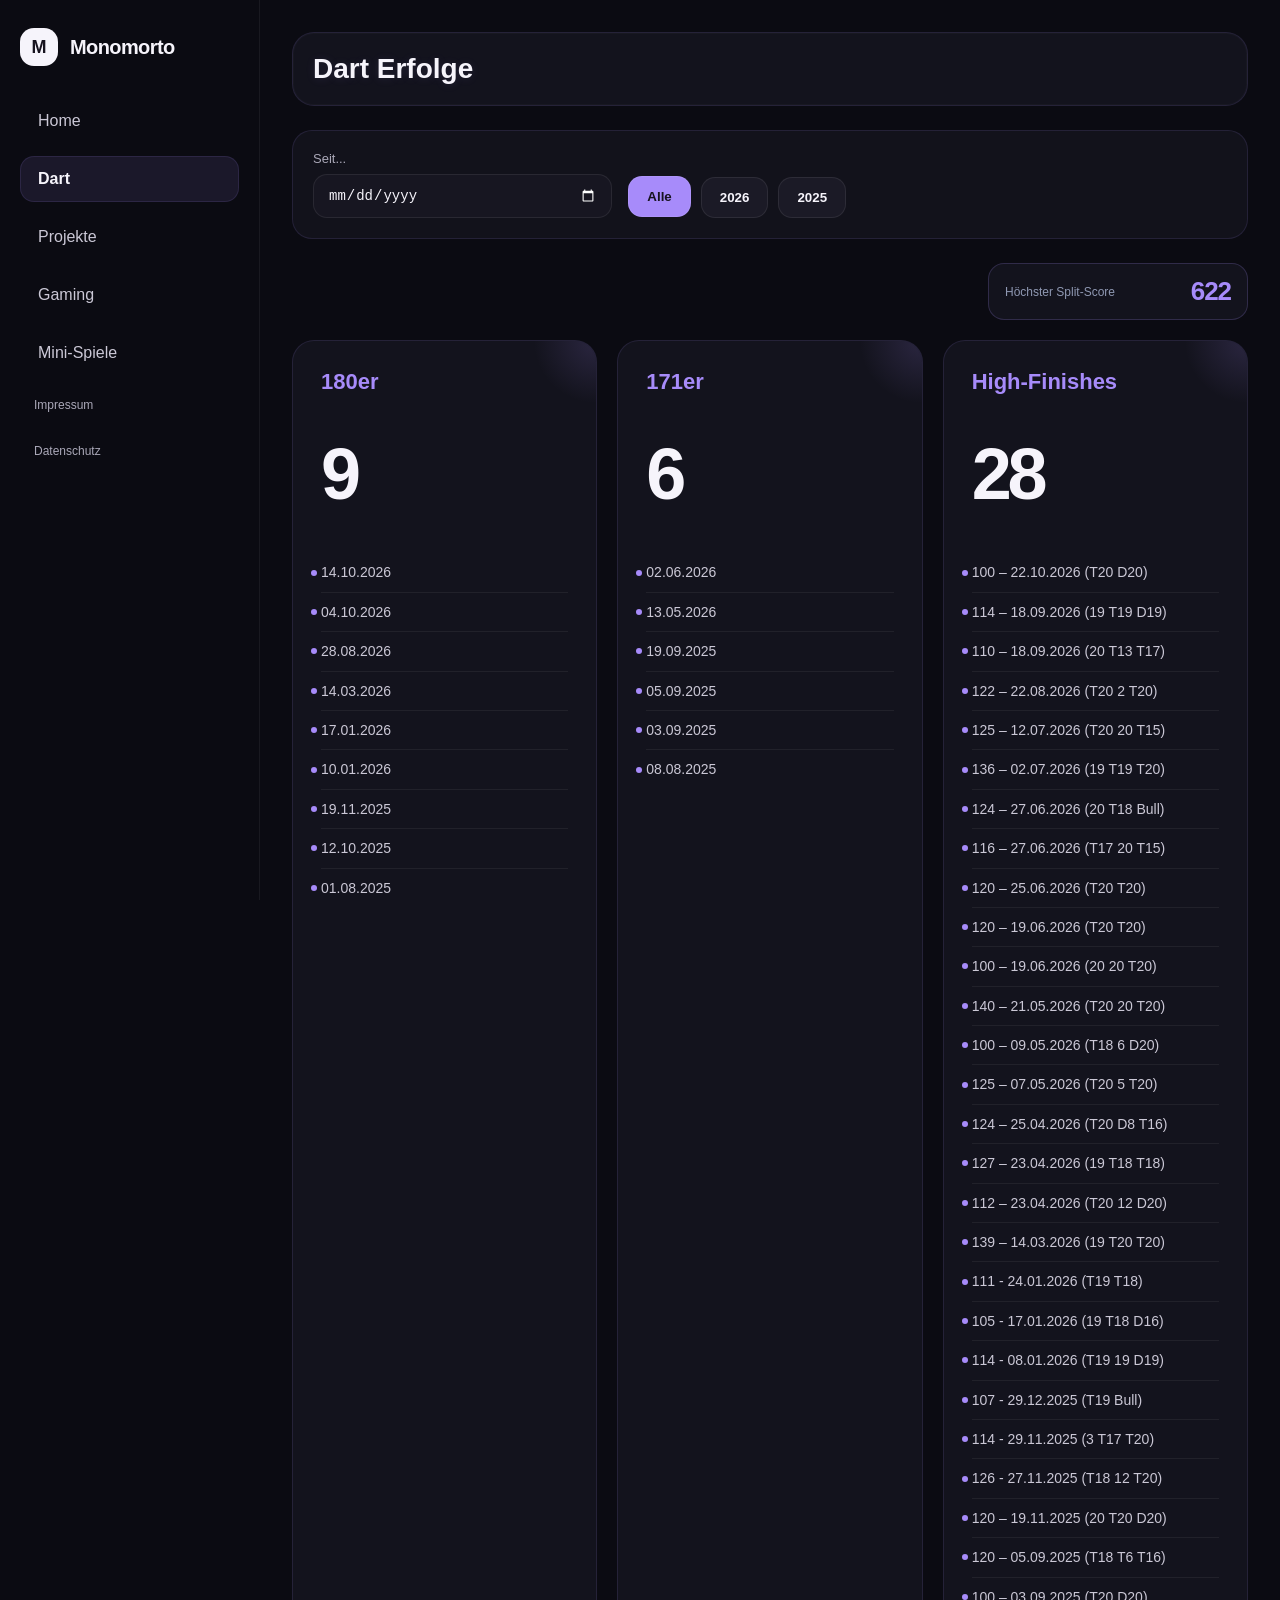
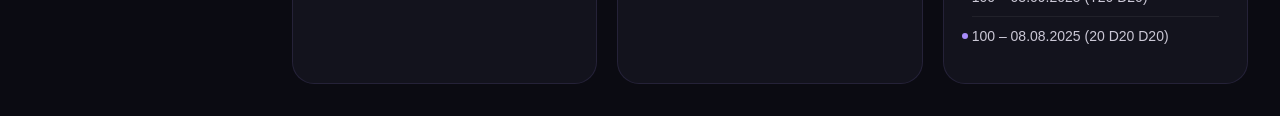
==== commit 3794d482: "Gaming Daten hinzugefügt" ====
--- a/dart.html
+++ b/dart.html
@@ -111,12 +111,16 @@
 
       .filter-actions {
         display: flex;
+        flex-direction: row;
+        flex-wrap: nowrap;
         gap: 8px;
         width: 100%;
       }
 
       .filter-button {
         flex: 1;
+        width: auto;
+        min-width: 0;
         text-align: center;
       }
 
@@ -192,8 +196,8 @@
 
         <div class="filter-actions">
           <button type="button" class="filter-button" data-filter="all">Alle</button>
+          <button type="button" class="filter-button" data-filter="2026">2026</button>
           <button type="button" class="filter-button" data-filter="2025">2025</button>
-          <button type="button" class="filter-button" data-filter="2026">2026</button>
         </div>
       </div>
 
--- a/styles.css
+++ b/styles.css
@@ -472,6 +472,17 @@
     white-space: normal;
   }
 
+  body:not(.home-page) .app .sidebar .sidebar-nav a.active {
+    background: rgba(167,139,250,0.1);
+    color: #f6f4fb;
+    box-shadow: inset 0 0 0 1px rgba(167,139,250,0.12);
+  }
+
+  body:not(.home-page) .app .sidebar .sidebar-nav a.active::before {
+    display: none;
+    content: none;
+  }
+
   body:not(.home-page) .sidebar-nav a {
     font-size: 15px;
   }
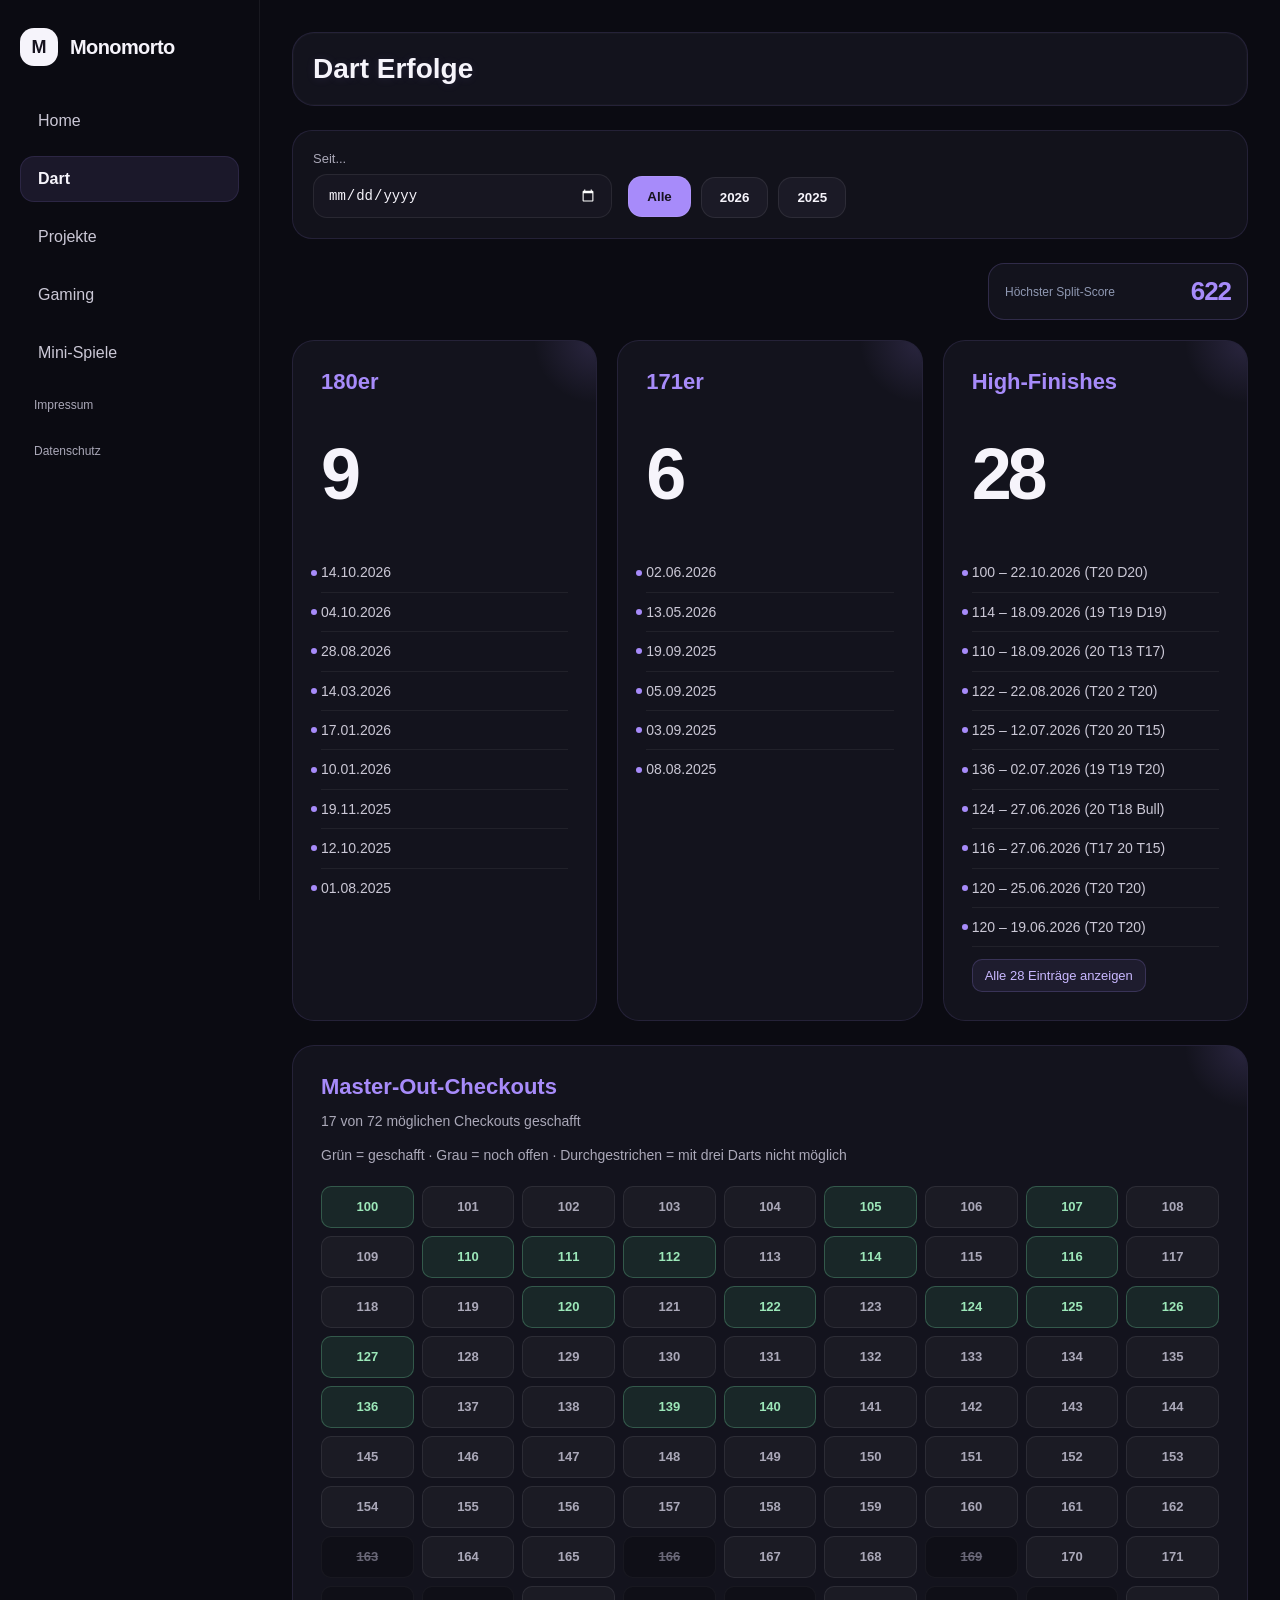
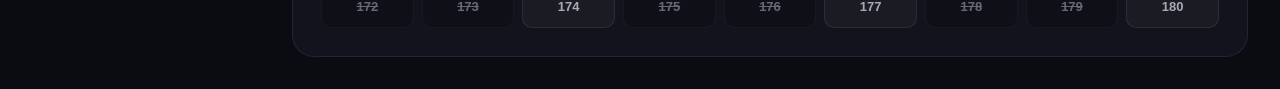
==== commit e7f2c540: "HF Tabelle" ====
--- a/dart.html
+++ b/dart.html
@@ -34,6 +34,75 @@
       letter-spacing: -0.04em;
     }
 
+    .entry-toggle {
+      margin-top: 12px;
+      padding: 8px 12px;
+      border: 1px solid rgba(167, 139, 250, 0.2);
+      border-radius: 10px;
+      background: rgba(167, 139, 250, 0.08);
+      color: #c9b8ff;
+      font: inherit;
+      font-size: 13px;
+      cursor: pointer;
+    }
+
+    .entry-toggle:hover {
+      background: rgba(167, 139, 250, 0.16);
+    }
+
+    .entry-toggle[hidden] {
+      display: none;
+    }
+
+    .checkout-progress {
+      margin: -8px 0 18px;
+      color: #aaa8b8;
+      font-size: 14px;
+    }
+
+    .checkout-card {
+      margin-top: 24px;
+    }
+
+    .checkout-grid {
+      display: grid;
+      grid-template-columns: repeat(9, minmax(0, 1fr));
+      gap: 8px;
+      margin: 0;
+      padding: 0;
+      list-style: none;
+    }
+
+    .checkout-cell {
+      display: grid;
+      min-height: 42px;
+      place-items: center;
+      border: 1px solid rgba(255, 255, 255, 0.08);
+      border-radius: 10px;
+      background: rgba(255, 255, 255, 0.035);
+      color: #aaa8b8;
+      font-size: 13px;
+      font-weight: 600;
+    }
+
+    .checkout-cell.is-completed {
+      border-color: rgba(119, 220, 164, 0.28);
+      background: rgba(62, 150, 103, 0.16);
+      color: #9ce7b9;
+    }
+
+    .checkout-cell.is-impossible {
+      border-color: rgba(255, 255, 255, 0.04);
+      background: rgba(0, 0, 0, 0.18);
+      color: #696777;
+      text-decoration: line-through;
+    }
+
+    .checkout-cell:focus-visible {
+      outline: 2px solid #a78bfa;
+      outline-offset: 2px;
+    }
+
     /* ===== MOBILE FIX ===== */
     @media (max-width: 768px) {
 
@@ -151,6 +220,16 @@
 
       .entry-list li {
         font-size: 14px;
+      }
+
+      .checkout-grid {
+        grid-template-columns: repeat(6, minmax(0, 1fr));
+        gap: 6px;
+      }
+
+      .checkout-cell {
+        min-height: 38px;
+        font-size: 12px;
       }
     }
   </style>
@@ -273,7 +352,19 @@
         </div>
 
       </div>
+
+      <section class="card checkout-card" aria-labelledby="checkout-title">
+        <h2 id="checkout-title">Master-Out-Checkouts</h2>
+        <p class="checkout-progress" id="checkout-progress" aria-live="polite"></p>
+        <p class="checkout-progress">Grün = geschafft · Grau = noch offen · Durchgestrichen = mit drei Darts nicht möglich</p>
+        <ul class="checkout-grid" id="checkout-grid" aria-label="Checkouts von 100 bis 180"></ul>
+      </section>
     </main>
+
+    <footer class="mobile-footer" aria-label="Rechtliche Informationen">
+      <a href="impressum.html">Impressum</a>
+      <a href="datenschutz.html">Datenschutz</a>
+    </footer>
   </div>
 
   <script>
@@ -281,12 +372,73 @@
       let activeYear = null;
       const sinceInput = document.getElementById('filterSince');
       const buttons = document.querySelectorAll('.filter-button');
-      const cards = [...document.querySelectorAll('.card')];
+      const cards = [...document.querySelectorAll('.grid > .card')];
+      const checkoutGrid = document.getElementById('checkout-grid');
+      const checkoutProgress = document.getElementById('checkout-progress');
 
       cards.forEach(card => {
         const total = card.querySelectorAll('.entry-list li').length;
         card.dataset.total = total;
+        card.dataset.expanded = 'false';
+
+        if (total > 10) {
+          const toggle = document.createElement('button');
+          toggle.type = 'button';
+          toggle.className = 'entry-toggle';
+          toggle.setAttribute('aria-expanded', 'false');
+          toggle.addEventListener('click', () => {
+            card.dataset.expanded = card.dataset.expanded === 'true' ? 'false' : 'true';
+            applyFilter();
+          });
+          card.querySelector('.entry-list').after(toggle);
+        }
       });
+
+      function renderCheckouts() {
+        const dartScores = new Set([
+          ...Array.from({ length: 20 }, (_, index) => index + 1),
+          ...Array.from({ length: 20 }, (_, index) => (index + 1) * 2),
+          ...Array.from({ length: 20 }, (_, index) => (index + 1) * 3),
+          25,
+          50
+        ]);
+        const masterOutFinishes = new Set([
+          ...Array.from({ length: 20 }, (_, index) => (index + 1) * 2),
+          ...Array.from({ length: 20 }, (_, index) => (index + 1) * 3),
+          50
+        ]);
+        const firstTwoDartScores = new Set();
+        dartScores.forEach(first => {
+          dartScores.forEach(second => firstTwoDartScores.add(first + second));
+        });
+        const possibleScores = new Set();
+        firstTwoDartScores.forEach(firstTwo => {
+          masterOutFinishes.forEach(finish => possibleScores.add(firstTwo + finish));
+        });
+        const completedScores = new Set(
+          [...document.querySelectorAll('.entry-list li')]
+            .map(item => Number(item.textContent.match(/^\s*(\d{2,3})\s*[–-]/)?.[1]))
+            .filter(score => score >= 100 && score <= 180 && possibleScores.has(score))
+        );
+
+        checkoutGrid.replaceChildren();
+        for (let score = 100; score <= 180; score++) {
+          const completed = completedScores.has(score);
+          const possible = possibleScores.has(score);
+          const cell = document.createElement('li');
+          cell.className = `checkout-cell${completed ? ' is-completed' : ''}${possible ? '' : ' is-impossible'}`;
+          cell.textContent = score;
+          cell.setAttribute(
+            'aria-label',
+            `${score}: ${possible ? (completed ? 'geschafft' : 'noch offen') : 'mit drei Darts nicht möglich'}`
+          );
+          checkoutGrid.append(cell);
+        }
+
+        const possibleCount = [...possibleScores].filter(score => score >= 100 && score <= 180).length;
+        checkoutProgress.textContent =
+          `${completedScores.size} von ${possibleCount} möglichen Checkouts geschafft`;
+      }
 
       function parseDate(text) {
         const match = text.match(/\b(\d{2})\.(\d{2})\.(\d{4})\b/);
@@ -305,7 +457,7 @@
 
         cards.forEach(card => {
           const items = [...card.querySelectorAll('.entry-list li')];
-          let visibleCount = 0;
+          const matchingItems = [];
 
           items.forEach(item => {
             const date = parseDate(item.textContent);
@@ -320,12 +472,24 @@
               }
             }
 
-            item.style.display = visible ? 'block' : 'none';
-            if (visible) visibleCount++;
+            if (visible) matchingItems.push(item);
           });
 
+          const expanded = card.dataset.expanded === 'true';
+          matchingItems.forEach((item, index) => {
+            item.style.display = expanded || index < 10 ? 'list-item' : 'none';
+          });
+
+          const visibleCount = matchingItems.length;
           const count = card.querySelector('.count');
           count.textContent = activeYear !== null || sinceValue ? visibleCount : card.dataset.total;
+
+          const toggle = card.querySelector('.entry-toggle');
+          if (toggle) {
+            toggle.hidden = visibleCount <= 10;
+            toggle.setAttribute('aria-expanded', String(expanded));
+            toggle.textContent = expanded ? 'Weniger anzeigen' : `Alle ${visibleCount} Einträge anzeigen`;
+          }
         });
       }
 
@@ -352,6 +516,7 @@
         applyFilter();
       });
 
+      renderCheckouts();
       setActiveButton('all');
       applyFilter();
     })();
--- a/styles.css
+++ b/styles.css
@@ -115,6 +115,9 @@
   box-shadow: inset 0 0 0 1px rgba(167,139,250,0.12);
 }
 body:not(.home-page) .sidebar-nav a.active::before {
+  display: none;
+}
+.mobile-footer {
   display: none;
 }
 .main {
@@ -453,23 +456,32 @@
     font-size: 14px;
   }
   
-  .sidebar-nav {
+  body .app .sidebar .sidebar-nav {
+    display: flex;
+    flex-wrap: wrap;
+    gap: 6px;
+    min-width: 0;
+  }
+  
+  body .app .sidebar .sidebar-nav > li {
+    flex: 0 0 auto;
+    margin: 0;
+  }
+  
+  body .app .sidebar .sidebar-nav a {
     display: block;
-    min-width: 0;
-  }
-  
-  .sidebar-nav li {
-    margin-bottom: 8px;
-  }
-  
-  .sidebar-nav a {
-    display: block;
-    width: 100%;
+    width: auto;
     box-sizing: border-box;
-    padding: 10px 12px;
-    font-size: 15px;
-    border-radius: 10px;
-    white-space: normal;
+    padding: 7px 10px;
+    font-size: 13px;
+    border-radius: 999px;
+    white-space: nowrap;
+    background: rgba(255, 255, 255, 0.04);
+  }
+
+  body .app .sidebar .sidebar-nav a.active {
+    background: rgba(167, 139, 250, 0.16);
+    color: #f6f4fb;
   }
 
   body:not(.home-page) .app .sidebar .sidebar-nav a.active {
@@ -487,16 +499,6 @@
     font-size: 15px;
   }
 
-  .sidebar-nav a.meta-link {
-    width: 100%;
-    padding: 10px 12px;
-    font-size: 15px;
-  }
-
-  .home-page .sidebar-nav a {
-    font-size: 15px;
-  }
-  
   .main {
     margin-left: 0 !important;
     padding: 16px;
@@ -615,3 +617,27 @@
     padding: 14px;
   }
 }
+
+@media (max-width: 1024px) {
+  .app {
+    display: flex;
+    flex-direction: column;
+  }
+
+  body .app .sidebar .sidebar-nav > li:nth-last-child(-n + 2) {
+    display: none;
+  }
+
+  .mobile-footer {
+    display: flex;
+    justify-content: center;
+    gap: 20px;
+    padding: 16px 12px calc(16px + env(safe-area-inset-bottom));
+    border-top: 1px solid rgba(255, 255, 255, 0.08);
+  }
+
+  .mobile-footer a {
+    color: #aaa8b8;
+    font-size: 12px;
+  }
+}
